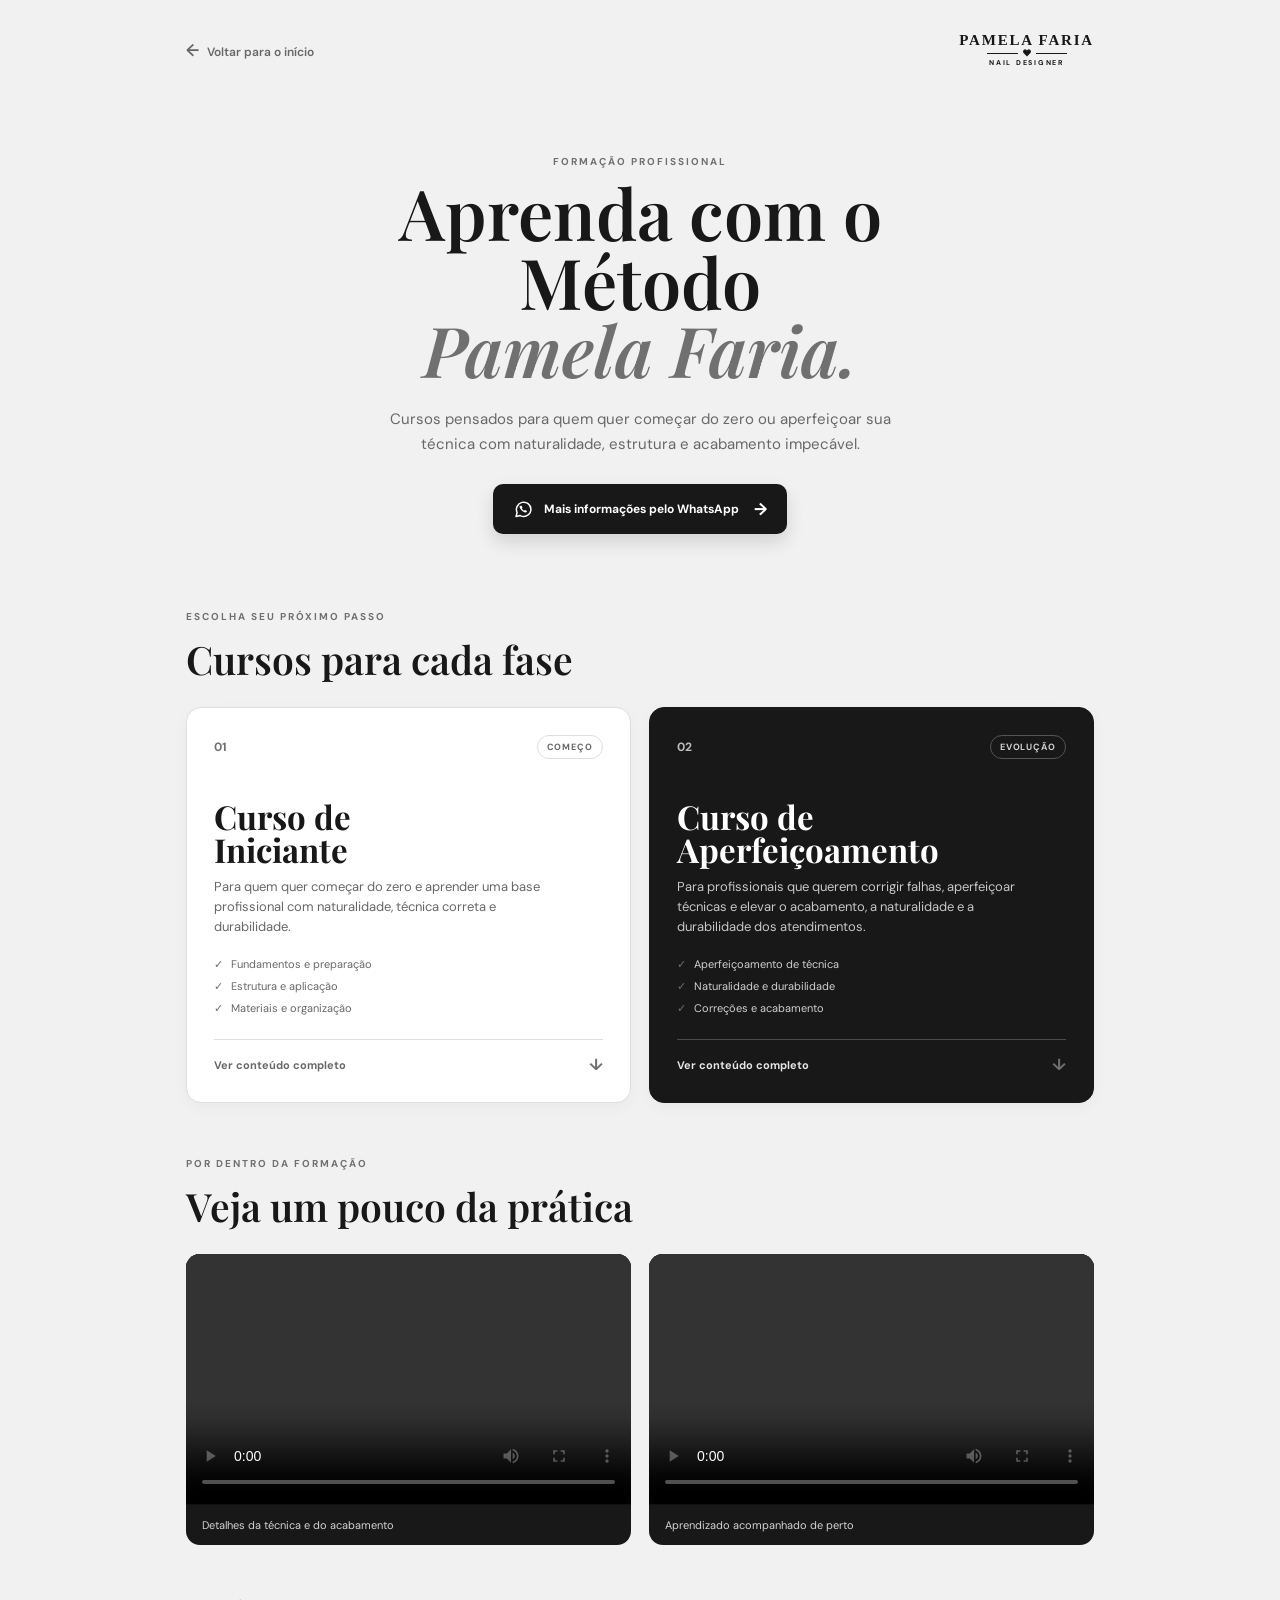
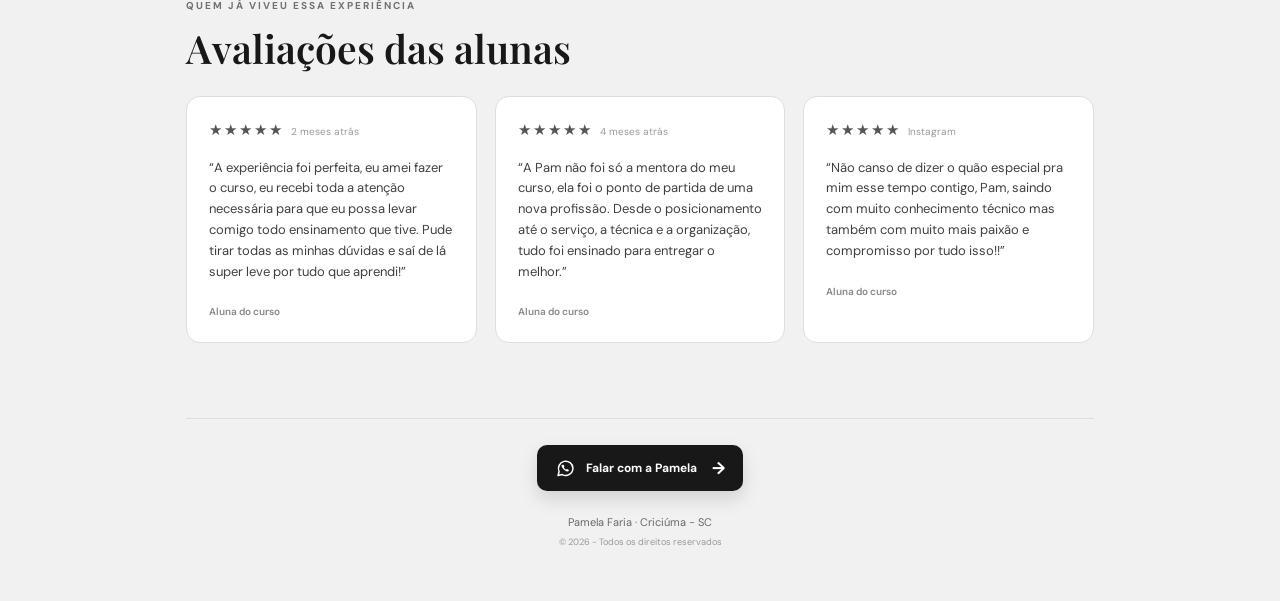
==== cursos/index.html @ dba5a936 "Ajuste" ====
<!DOCTYPE html>
<html lang="pt-BR">
<head>
  <meta charset="UTF-8">
  <meta name="viewport" content="width=device-width, initial-scale=1.0">
  <meta name="description" content="Cursos de nail design da Pamela Faria em Criciúma - SC.">
  <title>Cursos | Pamela Faria Nail Designer</title>
  <link rel="preconnect" href="https://fonts.googleapis.com">
  <link rel="preconnect" href="https://fonts.gstatic.com" crossorigin>
  <link href="https://fonts.googleapis.com/css2?family=DM+Sans:wght@400;500;600;700&family=Playfair+Display:wght@600;700&display=swap" rel="stylesheet">
  <link rel="stylesheet" href="styles.css">
</head>
<body>
  <main class="courses-page">
    <header class="courses-header">
      <a class="back-link" href="../index.html"><span aria-hidden="true">&#8592;</span> Voltar para o início</a>
      <div class="mini-brand" aria-label="Pamela Faria Nail Designer">
        <strong>PAMELA FARIA</strong>
        <span class="mini-rule"><i aria-hidden="true"><svg viewBox="0 0 24 24"><path d="M12 20.2 3.8 12a5.1 5.1 0 0 1 7.2-7.2L12 5.8l1-1a5.1 5.1 0 0 1 7.2 7.2L12 20.2Z"></path></svg></i></span>
        <small>NAIL DESIGNER</small>
      </div>
    </header>

    <section class="courses-hero">
      <p class="eyebrow">Formação profissional</p>
      <h1>Aprenda com o Método<br><em>Pamela Faria.</em></h1>
      <p class="hero-text">Cursos pensados para quem quer começar do zero ou aperfeiçoar sua técnica com naturalidade, estrutura e acabamento impecável.</p>
      <a class="whatsapp-button" href="https://wa.me/48999199658?text=Ol%C3%A1%20Pamela%2C%20quero%20saber%20mais%20sobre%20os%20cursos." target="_blank" rel="noopener">
        <svg class="whatsapp-icon" viewBox="0 0 24 24" aria-hidden="true"><path d="M20.5 11.7a8.3 8.3 0 0 1-12.3 7.2L3.5 20l1.2-4.5A8.3 8.3 0 1 1 20.5 11.7Z"></path><path d="M8.2 8.2c.2-.5.4-.5.8-.5h.5c.2 0 .4.1.5.4l.7 1.6c.1.2.1.4-.1.6l-.5.6c.6 1.1 1.4 1.8 2.5 2.4l.5-.5c.2-.2.4-.2.7-.1l1.6.7c.3.1.4.3.4.5v.5c0 .4-.1.6-.5.8-1.1.5-2.5-.1-3.8-.9-1.3-.8-2.4-1.9-3.1-3.1-.8-1.2-1.2-2.5-.7-3.5Z" class="whatsapp-fill"></path></svg>
        Mais informações pelo WhatsApp <span aria-hidden="true">&#8594;</span>
      </a>
    </section>

    <section class="course-options" aria-labelledby="course-options-title">
      <div class="section-heading">
        <p class="eyebrow">Escolha seu próximo passo</p>
        <h2 id="course-options-title">Cursos para cada fase</h2>
      </div>
      <div class="course-grid">
        <article class="course-card">
          <div class="course-card-top"><span class="course-index">01</span><span class="course-tag">Começo</span></div>
          <h3>Curso de<br>Iniciante</h3>
          <p>Para quem quer começar do zero e aprender uma base profissional com naturalidade, técnica correta e durabilidade.</p>
          <ul>
            <li>Fundamentos e preparação</li>
            <li>Estrutura e aplicação</li>
            <li>Materiais e organização</li>
          </ul>
          <details class="course-details">
            <summary>Ver conteúdo completo <span>&#8595;</span></summary>
            <div class="course-details-content">
              <h4>Método Pamela Faria</h4>
              <p>Um curso pensado especialmente para iniciantes que desejam aprender do zero, com foco em naturalidade, técnica correta e durabilidade.</p>
              <h4>Informações do curso</h4>
              <ul>
                <li>Horário: das 09h às 18h30</li>
                <li>Almoço: das 12h às 13h, por conta da aluna</li>
                <li>Coffee break: pausa de 15 minutos, incluso</li>
              </ul>
              <h4>Sobre o curso</h4>
              <p>Durante o curso, você aprenderá todo o meu método de blindagem, banho de gel e alongamento, com foco em acabamento natural, estrutura correta e alta durabilidade, desde o preparo da unha natural até a finalização impecável.</p>
              <p>Aqui eu pego na sua mão e ensino tudo, passo a passo, com atenção individual, ideal para quem está começando do zero.</p>
              <h4>Conteúdo programático</h4>
              <ul>
                <li>Conhecimento de equipamentos e linhas de produtos</li>
                <li>Anatomia das unhas</li>
                <li>Cutilagem</li>
                <li>Preparação correta da unha natural</li>
                <li>Curvatura e estrutura</li>
                <li>Colocação nos formatos quadrado e almond</li>
                <li>Técnica de naturalidade</li>
                <li>Simetria das unhas</li>
                <li>Controle de produto</li>
                <li>Acabamento e finalização</li>
                <li>Manutenção</li>
                <li>Produção de fotos e vídeos para redes sociais</li>
                <li>Dicas para captação de cliente</li>
              </ul>
              <h4>O curso inclui</h4>
              <ul>
                <li>Todo material necessário durante o curso</li>
                <li>01 certificado</li>
                <li>01 apostila completa e ilustrada</li>
                <li>01 caixa personalizada com mimos</li>
                <li>01 lista completa de materiais</li>
                <li>Suporte pós-curso</li>
              </ul>
            </div>
          </details>
        </article>
        <article class="course-card featured">
          <div class="course-card-top"><span class="course-index">02</span><span class="course-tag">Evolução</span></div>
          <h3>Curso de<br>Aperfeiçoamento</h3>
          <p>Para profissionais que querem corrigir falhas, aperfeiçoar técnicas e elevar o acabamento, a naturalidade e a durabilidade dos atendimentos.</p>
          <ul>
            <li>Aperfeiçoamento de técnica</li>
            <li>Naturalidade e durabilidade</li>
            <li>Correções e acabamento</li>
          </ul>
          <details class="course-details">
            <summary>Ver conteúdo completo <span>&#8595;</span></summary>
            <div class="course-details-content">
              <h4>Método Pamela Faria</h4>
              <p>Um curso pensado para profissionais que desejam aperfeiçoar suas técnicas, corrigir falhas e elevar a qualidade dos seus atendimentos, com foco em naturalidade, estrutura e durabilidade.</p>
              <h4>Informações do curso</h4>
              <ul>
                <li>Horário: das 09h às 18h30</li>
                <li>Almoço: das 12h às 13h, por conta da aluna</li>
                <li>Coffee break: pausa de 15 minutos, incluso</li>
              </ul>
              <h4>Sobre o curso</h4>
              <p>Este é um curso de aperfeiçoamento VIP, totalmente personalizado para a sua necessidade.</p>
              <p>Antes do curso, alinhamos quais são as suas maiores dificuldades e dúvidas de mesa para que o conteúdo seja direcionado ao que você realmente precisa desenvolver.</p>
              <p>O objetivo é corrigir falhas, aperfeiçoar técnicas, aprimorar acabamento, estrutura, naturalidade e durabilidade, proporcionando mais segurança e confiança nos seus atendimentos.</p>
              <p>Aqui eu pego na sua mão e ensino tudo na prática, com acompanhamento individual e atenção exclusiva durante todo o dia.</p>
              <h4>Conteúdo personalizado</h4>
              <ul>
                <li>Correção de erros técnicos</li>
                <li>Aperfeiçoamento da estrutura e curvatura</li>
                <li>Controle de produto</li>
                <li>Acabamento e naturalidade</li>
                <li>Simetria das unhas</li>
                <li>Preparação correta da unha natural</li>
                <li>Como fazer uma boa esmaltação</li>
                <li>Agilidade e organização de mesa</li>
                <li>Dicas de atendimento</li>
              </ul>
              <p>O conteúdo é adaptado de acordo com as necessidades e dificuldades de cada aluna.</p>
              <h4>O curso inclui</h4>
              <ul>
                <li>Todo material necessário durante o curso</li>
                <li>Certificado de conclusão</li>
                <li>Caixa personalizada com mimos</li>
                <li>Lista completa de materiais e fornecedores</li>
                <li>Suporte pós-curso para dúvidas e acompanhamento</li>
              </ul>
            </div>
          </details>
        </article>
      </div>
    </section>

    <section class="video-section" aria-labelledby="video-title">
      <div class="section-heading">
        <p class="eyebrow">Por dentro da formação</p>
        <h2 id="video-title">Veja um pouco da prática</h2>
      </div>
      <div class="video-grid">
        <figure class="video-card"><video controls preload="metadata" playsinline><source src="../assets/videos/videoCurso01.mp4" type="video/mp4">Seu navegador não suporta vídeos HTML5.</video><figcaption>Detalhes da técnica e do acabamento</figcaption></figure>
        <figure class="video-card"><video controls preload="metadata" playsinline><source src="../assets/videos/videoCurso02.mp4" type="video/mp4">Seu navegador não suporta vídeos HTML5.</video><figcaption>Aprendizado acompanhado de perto</figcaption></figure>
      </div>
    </section>

    <section class="reviews-section" aria-labelledby="reviews-title">
      <div class="section-heading"><p class="eyebrow">Quem já viveu essa experiência</p><h2 id="reviews-title">Avaliações das alunas</h2></div>
      <div class="review-grid">
        <article class="review-card"><div class="stars" aria-label="5 estrelas">★★★★★</div><span class="review-date">2 meses atrás</span><p>“A experiência foi perfeita, eu amei fazer o curso, eu recebi toda a atenção necessária para que eu possa levar comigo todo ensinamento que tive. Pude tirar todas as minhas dúvidas e saí de lá super leve por tudo que aprendi!”</p><strong>Aluna do curso</strong></article>
        <article class="review-card"><div class="stars" aria-label="5 estrelas">★★★★★</div><span class="review-date">4 meses atrás</span><p>“A Pam não foi só a mentora do meu curso, ela foi o ponto de partida de uma nova profissão. Desde o posicionamento até o serviço, a técnica e a organização, tudo foi ensinado para entregar o melhor.”</p><strong>Aluna do curso</strong></article>
        <article class="review-card"><div class="stars" aria-label="5 estrelas">★★★★★</div><span class="review-date">Instagram</span><p>“Não canso de dizer o quão especial pra mim esse tempo contigo, Pam, saindo com muito conhecimento técnico mas também com muito mais paixão e compromisso por tudo isso!!”</p><strong>Aluna do curso</strong></article>
      </div>
    </section>

    <footer class="courses-footer">
      <a class="whatsapp-button compact" href="https://wa.me/48999199658?text=Ol%C3%A1%20Pamela%2C%20quero%20receber%20as%20pr%C3%B3ximas%20datas%20dos%20cursos." target="_blank" rel="noopener"><svg class="whatsapp-icon" viewBox="0 0 24 24" aria-hidden="true"><path d="M20.5 11.7a8.3 8.3 0 0 1-12.3 7.2L3.5 20l1.2-4.5A8.3 8.3 0 1 1 20.5 11.7Z"></path><path d="M8.2 8.2c.2-.5.4-.5.8-.5h.5c.2 0 .4.1.5.4l.7 1.6c.1.2.1.4-.1.6l-.5.6c.6 1.1 1.4 1.8 2.5 2.4l.5-.5c.2-.2.4-.2.7-.1l1.6.7c.3.1.4.3.4.5v.5c0 .4-.1.6-.5.8-1.1.5-2.5-.1-3.8-.9-1.3-.8-2.4-1.9-3.1-3.1-.8-1.2-1.2-2.5-.7-3.5Z" class="whatsapp-fill"></path></svg> Falar com a Pamela <span aria-hidden="true">&#8594;</span></a>
      <p>Pamela Faria · Criciúma - SC<br><small>&copy; 2026 - Todos os direitos reservados</small></p>
    </footer>
  </main>
</body>
</html>
---- cursos/styles.css ----
:root { --ink: #181818; --muted: #686868; --paper: #f1f1f1; --white: #fff; --line: #dedede; --gray: #707070; }
* { box-sizing: border-box; }
html { scroll-behavior: smooth; }
body { margin: 0; min-width: 320px; color: var(--ink); background: var(--paper); font-family: "DM Sans", sans-serif; -webkit-font-smoothing: antialiased; }
a { color: inherit; text-decoration: none; }
.courses-page { width: min(100%, 980px); margin: auto; padding: 32px 36px 50px; }
.courses-header { display: flex; align-items: center; justify-content: space-between; }
.back-link { color: var(--muted); font-size: 12px; font-weight: 600; transition: color .2s ease; }.back-link:hover { color: var(--ink); }.back-link span { margin-right: 5px; font-size: 17px; }
.mini-brand { display: grid; gap: 4px; justify-items: center; }.mini-brand strong { font-family: Georgia, serif; font-size: 15px; letter-spacing: .12em; }.mini-brand small { font-size: 7px; font-weight: 700; letter-spacing: .25em; }.mini-rule { position: relative; width: 80px; border-top: 1px solid var(--ink); }.mini-rule i { position: absolute; top: -8px; left: 50%; display: grid; width: 18px; height: 14px; place-items: center; padding: 0 3px; transform: translateX(-50%); color: var(--ink); font-size: 9px; font-style: normal; background: var(--paper); }.mini-rule svg { width: 10px; height: 10px; fill: currentColor; }
.courses-hero { max-width: 690px; margin: 88px auto 76px; text-align: center; }.eyebrow { margin: 0 0 10px; color: var(--gray); font-size: 10px; font-weight: 700; letter-spacing: .2em; text-transform: uppercase; }.courses-hero h1 { margin: 0; font-family: "Playfair Display", Georgia, serif; font-size: clamp(39px, 7vw, 70px); font-weight: 600; line-height: .98; }.courses-hero h1 em { color: var(--gray); font-weight: 600; }.hero-text { max-width: 520px; margin: 23px auto 28px; color: var(--muted); font-size: 15px; line-height: 1.65; }
.whatsapp-button { display: inline-flex; align-items: center; gap: 10px; padding: 14px 20px; border-radius: 10px; color: var(--white); background: var(--ink); font-size: 12px; font-weight: 700; box-shadow: 0 8px 18px rgba(0,0,0,.13); transition: transform .2s ease, box-shadow .2s ease; }.whatsapp-button:hover { transform: translateY(-2px); box-shadow: 0 12px 24px rgba(0,0,0,.18); }.whatsapp-icon { width: 21px; height: 21px; flex: 0 0 auto; fill: none; stroke: currentColor; stroke-linecap: round; stroke-linejoin: round; stroke-width: 1.7; }.whatsapp-fill { fill: currentColor; stroke: none; }.whatsapp-button > span:last-child { margin-left: 5px; font-size: 17px; }
.section-heading { margin-bottom: 22px; }.section-heading h2 { margin: 0; font-family: "Playfair Display", Georgia, serif; font-size: clamp(28px, 4vw, 39px); font-weight: 600; }.course-options, .video-section, .reviews-section { margin-top: 54px; }.course-grid, .video-grid, .review-grid { display: grid; grid-template-columns: repeat(2, 1fr); gap: 18px; }.course-card { min-height: 365px; padding: 27px; border: 1px solid var(--line); border-radius: 15px; background: var(--white); box-shadow: 0 5px 16px rgba(0,0,0,.035); }.course-card.featured { color: var(--white); border-color: var(--ink); background: var(--ink); }.course-card-top { display: flex; align-items: center; justify-content: space-between; }.course-index { color: var(--gray); font-size: 12px; font-weight: 700; }.featured .course-index { color: #bdbdbd; }.course-tag { padding: 5px 9px; border: 1px solid var(--line); border-radius: 20px; color: var(--muted); font-size: 9px; font-weight: 700; letter-spacing: .1em; text-transform: uppercase; }.featured .course-tag { border-color: #555; color: #d0d0d0; }.course-card h3 { margin: 41px 0 12px; font-family: "Playfair Display", Georgia, serif; font-size: 33px; line-height: .98; }.course-card p { max-width: 350px; margin: 0; color: var(--muted); font-size: 13px; line-height: 1.55; }.featured p { color: #c7c7c7; }.course-card ul { display: grid; gap: 8px; margin: 20px 0 24px; padding: 0; color: var(--muted); font-size: 11px; list-style: none; }.course-card li::before { content: "✓"; margin-right: 8px; color: var(--gray); }.featured ul { color: #d0d0d0; }.course-link { display: inline-flex; gap: 8px; align-items: center; border-bottom: 1px solid currentColor; font-size: 11px; font-weight: 700; }.course-link span { font-size: 17px; }
.course-whatsapp-icon { width: 16px; height: 16px; fill: none; stroke: currentColor; stroke-linecap: round; stroke-linejoin: round; stroke-width: 1.7; }.course-whatsapp-icon .whatsapp-fill { fill: currentColor; stroke: none; }
.video-card { margin: 0; overflow: hidden; border-radius: 14px; background: var(--ink); }.video-card video { display: block; width: 100%; aspect-ratio: 16 / 9; background: #111; }.video-card figcaption { padding: 13px 16px; color: #d3d3d3; font-size: 11px; }
.review-grid { grid-template-columns: repeat(3, 1fr); }.review-card { position: relative; min-height: 230px; padding: 22px; border: 1px solid var(--line); border-radius: 14px; background: var(--white); }.stars { display: inline-block; color: #555; font-size: 15px; letter-spacing: 2px; }.review-date { margin-left: 7px; color: #999; font-size: 10px; }.review-card p { margin: 18px 0 17px; color: #404040; font-size: 13px; line-height: 1.6; }.review-card strong { color: #888; font-size: 10px; font-weight: 600; }.review-top { display: flex; align-items: center; gap: 7px; font-size: 11px; }.review-avatar { display: grid; width: 25px; height: 25px; place-items: center; border-radius: 50%; color: var(--white); background: #333; font-family: Georgia, serif; font-size: 16px; }.review-avatar svg { width: 14px; height: 14px; fill: currentColor; }.review-top .review-date { margin-left: auto; }.heart { color: #555; font-size: 17px; }.heart svg { width: 16px; height: 16px; fill: currentColor; }
.courses-footer { display: grid; justify-items: center; gap: 22px; margin-top: 75px; padding-top: 26px; border-top: 1px solid var(--line); text-align: center; }.compact { padding: 12px 18px; }.courses-footer p { margin: 0; color: var(--muted); font-size: 11px; line-height: 1.7; }.courses-footer small { color: #999; }
.course-details { margin-top: 21px; padding-top: 14px; border-top: 1px solid var(--line); }
.featured .course-details { border-color: #4b4b4b; }
.course-details summary { display: flex; align-items: center; justify-content: space-between; cursor: pointer; color: var(--muted); font-size: 11px; font-weight: 700; list-style: none; }
.course-details summary::-webkit-details-marker { display: none; }
.course-details summary span { color: var(--gray); font-size: 16px; transition: transform .2s ease; }
.course-details[open] summary span { transform: rotate(180deg); }
.course-details-content { padding-top: 17px; }
.course-details-content h4 { margin: 15px 0 5px; color: var(--ink); font-size: 11px; }
.course-details-content h4:first-child { margin-top: 0; }
.course-details-content p { margin: 0; font-size: 11px; line-height: 1.55; }
.course-details-content ul { margin: 9px 0 0; font-size: 11px; }
.featured .course-details summary, .featured .course-details-content h4 { color: #e6e6e6; }
.featured .course-details-content p, .featured .course-details-content ul { color: #c7c7c7; }
@media (max-width: 650px) { .courses-page { padding: 22px 18px 38px; }.courses-header { align-items: flex-start; }.mini-brand { transform: scale(.82); transform-origin: right top; }.courses-hero { margin: 65px auto 55px; }.courses-hero h1 { font-size: clamp(37px, 12vw, 52px); }.hero-text { font-size: 14px; }.whatsapp-button { justify-content: center; max-width: 100%; text-align: center; }.course-grid, .video-grid, .review-grid { grid-template-columns: 1fr; }.course-card { min-height: auto; padding: 24px; }.course-card h3 { margin-top: 31px; }.review-card { min-height: auto; }.courses-footer { margin-top: 55px; } }
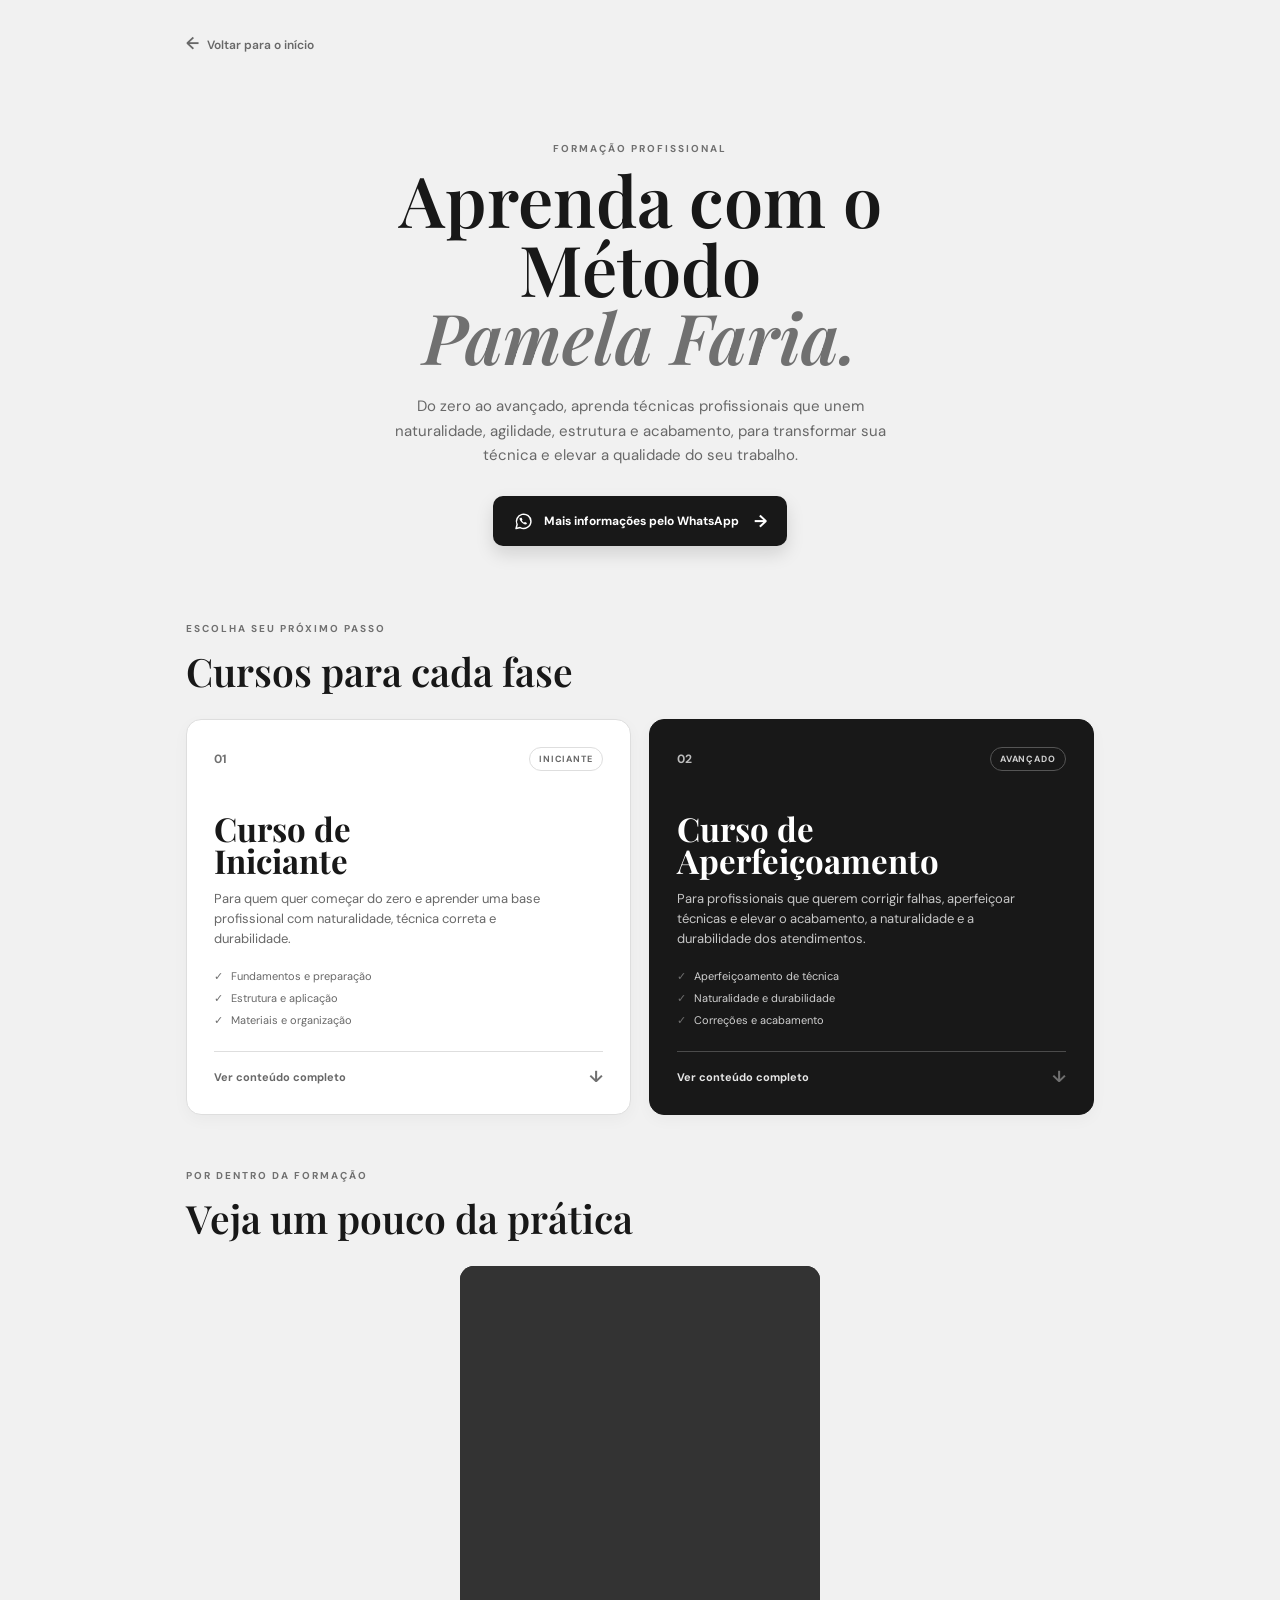
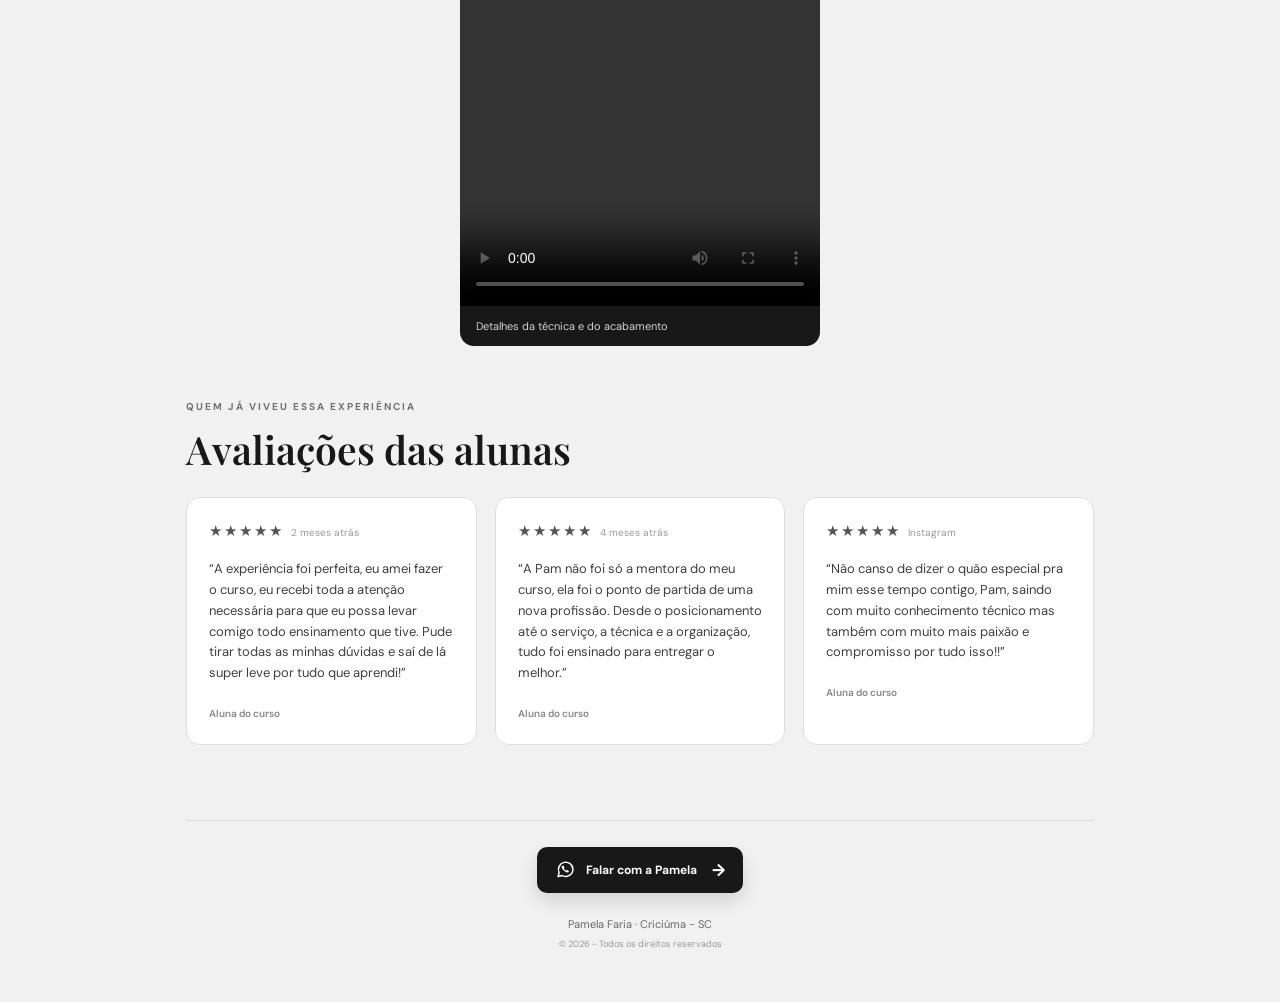
==== commit 49ba4d1c: "ajustes gerais" ====
--- a/cursos/index.html
+++ b/cursos/index.html
@@ -13,18 +13,13 @@
 <body>
   <main class="courses-page">
     <header class="courses-header">
-      <a class="back-link" href="../index.html"><span aria-hidden="true">&#8592;</span> Voltar para o início</a>
-      <div class="mini-brand" aria-label="Pamela Faria Nail Designer">
-        <strong>PAMELA FARIA</strong>
-        <span class="mini-rule"><i aria-hidden="true"><svg viewBox="0 0 24 24"><path d="M12 20.2 3.8 12a5.1 5.1 0 0 1 7.2-7.2L12 5.8l1-1a5.1 5.1 0 0 1 7.2 7.2L12 20.2Z"></path></svg></i></span>
-        <small>NAIL DESIGNER</small>
-      </div>
+      <a class="back-link" href="../"><span aria-hidden="true">&#8592;</span> Voltar para o início</a>
     </header>
 
     <section class="courses-hero">
       <p class="eyebrow">Formação profissional</p>
       <h1>Aprenda com o Método<br><em>Pamela Faria.</em></h1>
-      <p class="hero-text">Cursos pensados para quem quer começar do zero ou aperfeiçoar sua técnica com naturalidade, estrutura e acabamento impecável.</p>
+      <p class="hero-text">Do zero ao avançado, aprenda técnicas profissionais que unem naturalidade, agilidade, estrutura e acabamento, para transformar sua técnica e elevar a qualidade do seu trabalho.</p>
       <a class="whatsapp-button" href="https://wa.me/48999199658?text=Ol%C3%A1%20Pamela%2C%20quero%20saber%20mais%20sobre%20os%20cursos." target="_blank" rel="noopener">
         <svg class="whatsapp-icon" viewBox="0 0 24 24" aria-hidden="true"><path d="M20.5 11.7a8.3 8.3 0 0 1-12.3 7.2L3.5 20l1.2-4.5A8.3 8.3 0 1 1 20.5 11.7Z"></path><path d="M8.2 8.2c.2-.5.4-.5.8-.5h.5c.2 0 .4.1.5.4l.7 1.6c.1.2.1.4-.1.6l-.5.6c.6 1.1 1.4 1.8 2.5 2.4l.5-.5c.2-.2.4-.2.7-.1l1.6.7c.3.1.4.3.4.5v.5c0 .4-.1.6-.5.8-1.1.5-2.5-.1-3.8-.9-1.3-.8-2.4-1.9-3.1-3.1-.8-1.2-1.2-2.5-.7-3.5Z" class="whatsapp-fill"></path></svg>
         Mais informações pelo WhatsApp <span aria-hidden="true">&#8594;</span>
@@ -38,7 +33,7 @@
       </div>
       <div class="course-grid">
         <article class="course-card">
-          <div class="course-card-top"><span class="course-index">01</span><span class="course-tag">Começo</span></div>
+          <div class="course-card-top"><span class="course-index">01</span><span class="course-tag">Iniciante</span></div>
           <h3>Curso de<br>Iniciante</h3>
           <p>Para quem quer começar do zero e aprender uma base profissional com naturalidade, técnica correta e durabilidade.</p>
           <ul>
@@ -51,11 +46,9 @@
             <div class="course-details-content">
               <h4>Método Pamela Faria</h4>
               <p>Um curso pensado especialmente para iniciantes que desejam aprender do zero, com foco em naturalidade, técnica correta e durabilidade.</p>
-              <h4>Informações do curso</h4>
+              <h4>Carga horária</h4>
               <ul>
-                <li>Horário: das 09h às 18h30</li>
-                <li>Almoço: das 12h às 13h, por conta da aluna</li>
-                <li>Coffee break: pausa de 15 minutos, incluso</li>
+                <li>8 Horas</li>
               </ul>
               <h4>Sobre o curso</h4>
               <p>Durante o curso, você aprenderá todo o meu método de blindagem, banho de gel e alongamento, com foco em acabamento natural, estrutura correta e alta durabilidade, desde o preparo da unha natural até a finalização impecável.</p>
@@ -83,13 +76,14 @@
                 <li>01 apostila completa e ilustrada</li>
                 <li>01 caixa personalizada com mimos</li>
                 <li>01 lista completa de materiais</li>
+                <li>Coffee break durante o curso</li>
                 <li>Suporte pós-curso</li>
               </ul>
             </div>
           </details>
         </article>
         <article class="course-card featured">
-          <div class="course-card-top"><span class="course-index">02</span><span class="course-tag">Evolução</span></div>
+          <div class="course-card-top"><span class="course-index">02</span><span class="course-tag">Avançado</span></div>
           <h3>Curso de<br>Aperfeiçoamento</h3>
           <p>Para profissionais que querem corrigir falhas, aperfeiçoar técnicas e elevar o acabamento, a naturalidade e a durabilidade dos atendimentos.</p>
           <ul>
@@ -102,11 +96,9 @@
             <div class="course-details-content">
               <h4>Método Pamela Faria</h4>
               <p>Um curso pensado para profissionais que desejam aperfeiçoar suas técnicas, corrigir falhas e elevar a qualidade dos seus atendimentos, com foco em naturalidade, estrutura e durabilidade.</p>
-              <h4>Informações do curso</h4>
+              <h4>Carga horária</h4>
               <ul>
-                <li>Horário: das 09h às 18h30</li>
-                <li>Almoço: das 12h às 13h, por conta da aluna</li>
-                <li>Coffee break: pausa de 15 minutos, incluso</li>
+                <li>8 Horas</li>
               </ul>
               <h4>Sobre o curso</h4>
               <p>Este é um curso de aperfeiçoamento VIP, totalmente personalizado para a sua necessidade.</p>
@@ -132,6 +124,7 @@
                 <li>Certificado de conclusão</li>
                 <li>Caixa personalizada com mimos</li>
                 <li>Lista completa de materiais e fornecedores</li>
+                <li>Coffee break durante o curso</li>
                 <li>Suporte pós-curso para dúvidas e acompanhamento</li>
               </ul>
             </div>
@@ -147,7 +140,6 @@
       </div>
       <div class="video-grid">
         <figure class="video-card"><video controls preload="metadata" playsinline><source src="../assets/videos/videoCurso01.mp4" type="video/mp4">Seu navegador não suporta vídeos HTML5.</video><figcaption>Detalhes da técnica e do acabamento</figcaption></figure>
-        <figure class="video-card"><video controls preload="metadata" playsinline><source src="../assets/videos/videoCurso02.mp4" type="video/mp4">Seu navegador não suporta vídeos HTML5.</video><figcaption>Aprendizado acompanhado de perto</figcaption></figure>
       </div>
     </section>
 
--- a/cursos/styles.css
+++ b/cursos/styles.css
@@ -11,7 +11,7 @@
 .whatsapp-button { display: inline-flex; align-items: center; gap: 10px; padding: 14px 20px; border-radius: 10px; color: var(--white); background: var(--ink); font-size: 12px; font-weight: 700; box-shadow: 0 8px 18px rgba(0,0,0,.13); transition: transform .2s ease, box-shadow .2s ease; }.whatsapp-button:hover { transform: translateY(-2px); box-shadow: 0 12px 24px rgba(0,0,0,.18); }.whatsapp-icon { width: 21px; height: 21px; flex: 0 0 auto; fill: none; stroke: currentColor; stroke-linecap: round; stroke-linejoin: round; stroke-width: 1.7; }.whatsapp-fill { fill: currentColor; stroke: none; }.whatsapp-button > span:last-child { margin-left: 5px; font-size: 17px; }
 .section-heading { margin-bottom: 22px; }.section-heading h2 { margin: 0; font-family: "Playfair Display", Georgia, serif; font-size: clamp(28px, 4vw, 39px); font-weight: 600; }.course-options, .video-section, .reviews-section { margin-top: 54px; }.course-grid, .video-grid, .review-grid { display: grid; grid-template-columns: repeat(2, 1fr); gap: 18px; }.course-card { min-height: 365px; padding: 27px; border: 1px solid var(--line); border-radius: 15px; background: var(--white); box-shadow: 0 5px 16px rgba(0,0,0,.035); }.course-card.featured { color: var(--white); border-color: var(--ink); background: var(--ink); }.course-card-top { display: flex; align-items: center; justify-content: space-between; }.course-index { color: var(--gray); font-size: 12px; font-weight: 700; }.featured .course-index { color: #bdbdbd; }.course-tag { padding: 5px 9px; border: 1px solid var(--line); border-radius: 20px; color: var(--muted); font-size: 9px; font-weight: 700; letter-spacing: .1em; text-transform: uppercase; }.featured .course-tag { border-color: #555; color: #d0d0d0; }.course-card h3 { margin: 41px 0 12px; font-family: "Playfair Display", Georgia, serif; font-size: 33px; line-height: .98; }.course-card p { max-width: 350px; margin: 0; color: var(--muted); font-size: 13px; line-height: 1.55; }.featured p { color: #c7c7c7; }.course-card ul { display: grid; gap: 8px; margin: 20px 0 24px; padding: 0; color: var(--muted); font-size: 11px; list-style: none; }.course-card li::before { content: "✓"; margin-right: 8px; color: var(--gray); }.featured ul { color: #d0d0d0; }.course-link { display: inline-flex; gap: 8px; align-items: center; border-bottom: 1px solid currentColor; font-size: 11px; font-weight: 700; }.course-link span { font-size: 17px; }
 .course-whatsapp-icon { width: 16px; height: 16px; fill: none; stroke: currentColor; stroke-linecap: round; stroke-linejoin: round; stroke-width: 1.7; }.course-whatsapp-icon .whatsapp-fill { fill: currentColor; stroke: none; }
-.video-card { margin: 0; overflow: hidden; border-radius: 14px; background: var(--ink); }.video-card video { display: block; width: 100%; aspect-ratio: 16 / 9; background: #111; }.video-card figcaption { padding: 13px 16px; color: #d3d3d3; font-size: 11px; }
+.video-grid { grid-template-columns: 1fr; }.video-card { width: min(100%, 360px); margin: 0 auto; overflow: hidden; border-radius: 14px; background: var(--ink); }.video-card video { display: block; width: 100%; aspect-ratio: 9 / 16; object-fit: contain; background: transparent; }.video-card figcaption { padding: 13px 16px; color: #d3d3d3; font-size: 11px; }
 .review-grid { grid-template-columns: repeat(3, 1fr); }.review-card { position: relative; min-height: 230px; padding: 22px; border: 1px solid var(--line); border-radius: 14px; background: var(--white); }.stars { display: inline-block; color: #555; font-size: 15px; letter-spacing: 2px; }.review-date { margin-left: 7px; color: #999; font-size: 10px; }.review-card p { margin: 18px 0 17px; color: #404040; font-size: 13px; line-height: 1.6; }.review-card strong { color: #888; font-size: 10px; font-weight: 600; }.review-top { display: flex; align-items: center; gap: 7px; font-size: 11px; }.review-avatar { display: grid; width: 25px; height: 25px; place-items: center; border-radius: 50%; color: var(--white); background: #333; font-family: Georgia, serif; font-size: 16px; }.review-avatar svg { width: 14px; height: 14px; fill: currentColor; }.review-top .review-date { margin-left: auto; }.heart { color: #555; font-size: 17px; }.heart svg { width: 16px; height: 16px; fill: currentColor; }
 .courses-footer { display: grid; justify-items: center; gap: 22px; margin-top: 75px; padding-top: 26px; border-top: 1px solid var(--line); text-align: center; }.compact { padding: 12px 18px; }.courses-footer p { margin: 0; color: var(--muted); font-size: 11px; line-height: 1.7; }.courses-footer small { color: #999; }
 .course-details { margin-top: 21px; padding-top: 14px; border-top: 1px solid var(--line); }
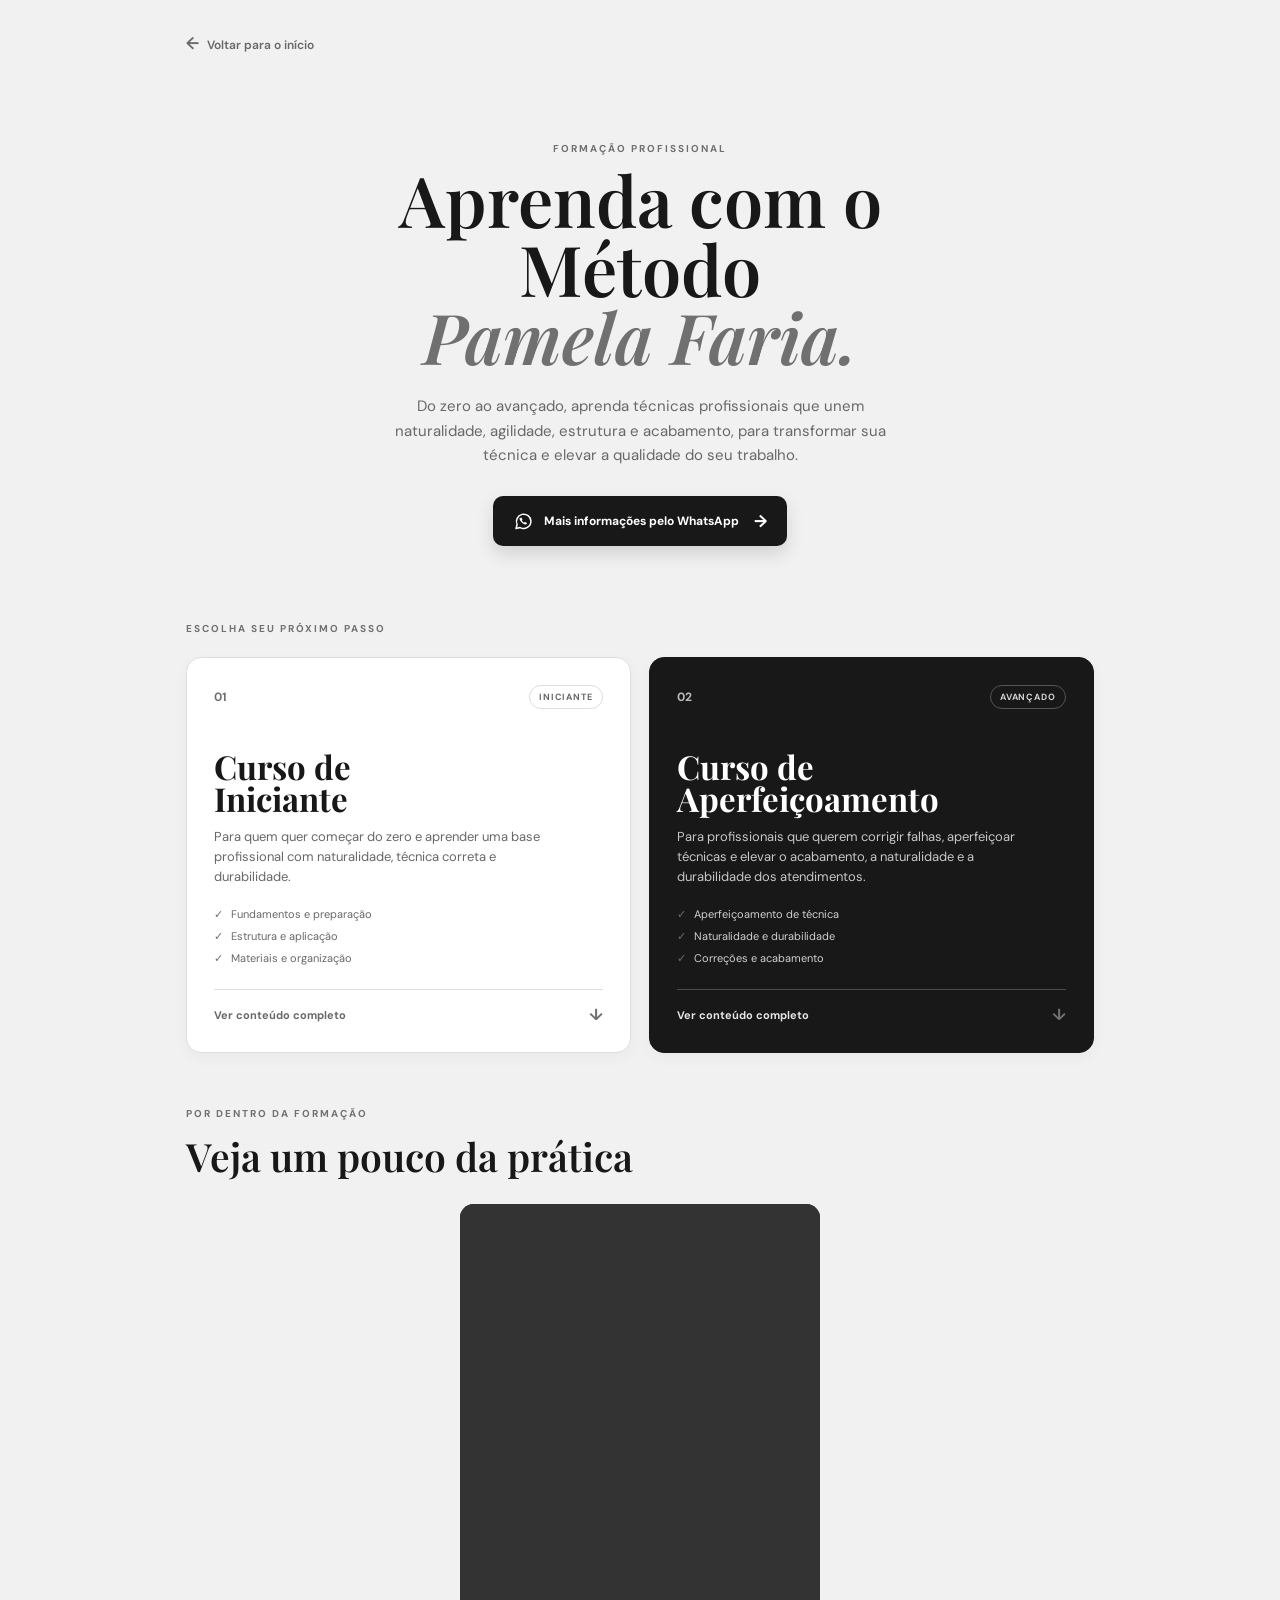
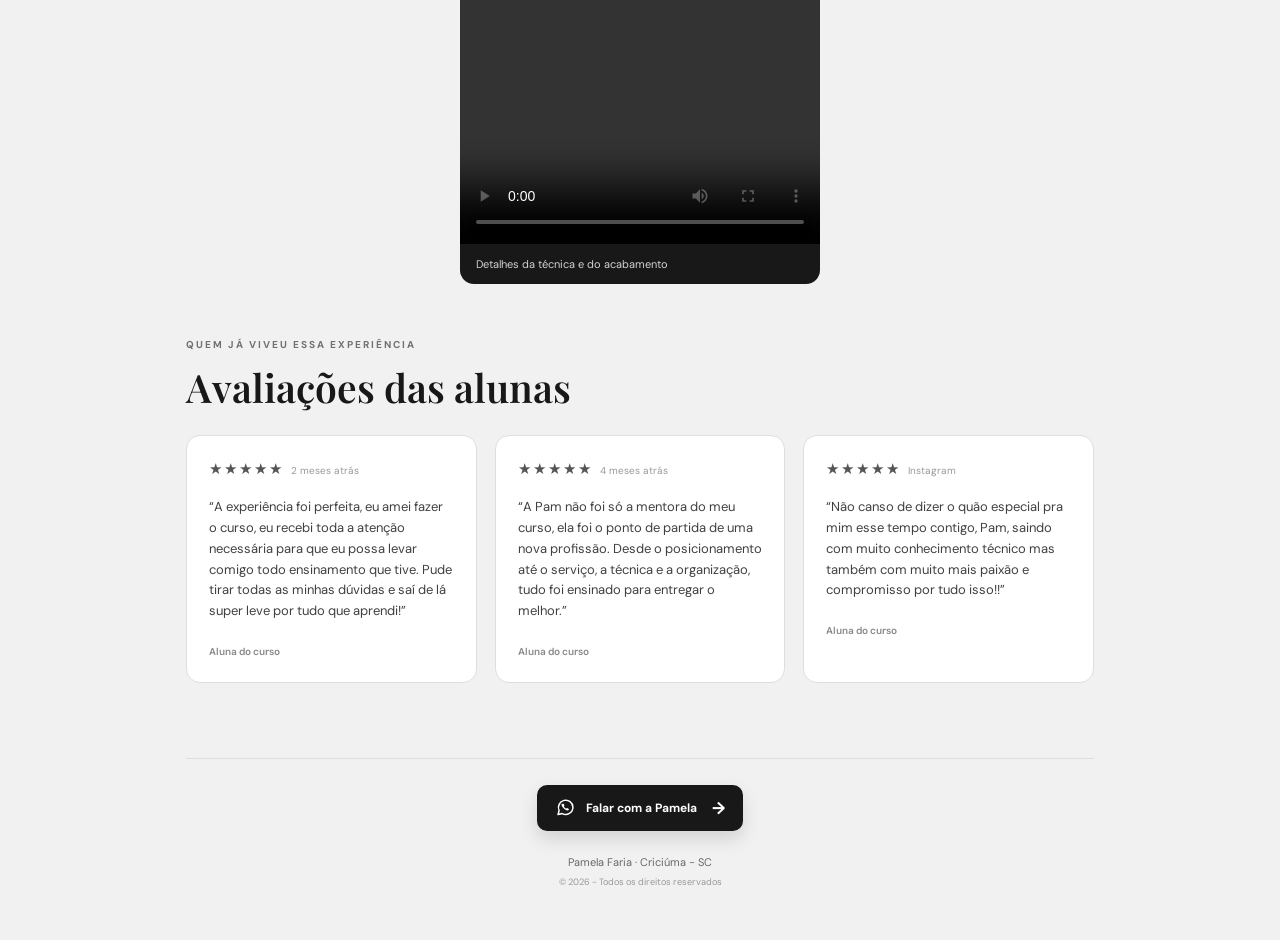
==== commit d2b89a17: "novos produtos" ====
--- a/cursos/index.html
+++ b/cursos/index.html
@@ -29,7 +29,6 @@
     <section class="course-options" aria-labelledby="course-options-title">
       <div class="section-heading">
         <p class="eyebrow">Escolha seu próximo passo</p>
-        <h2 id="course-options-title">Cursos para cada fase</h2>
       </div>
       <div class="course-grid">
         <article class="course-card">
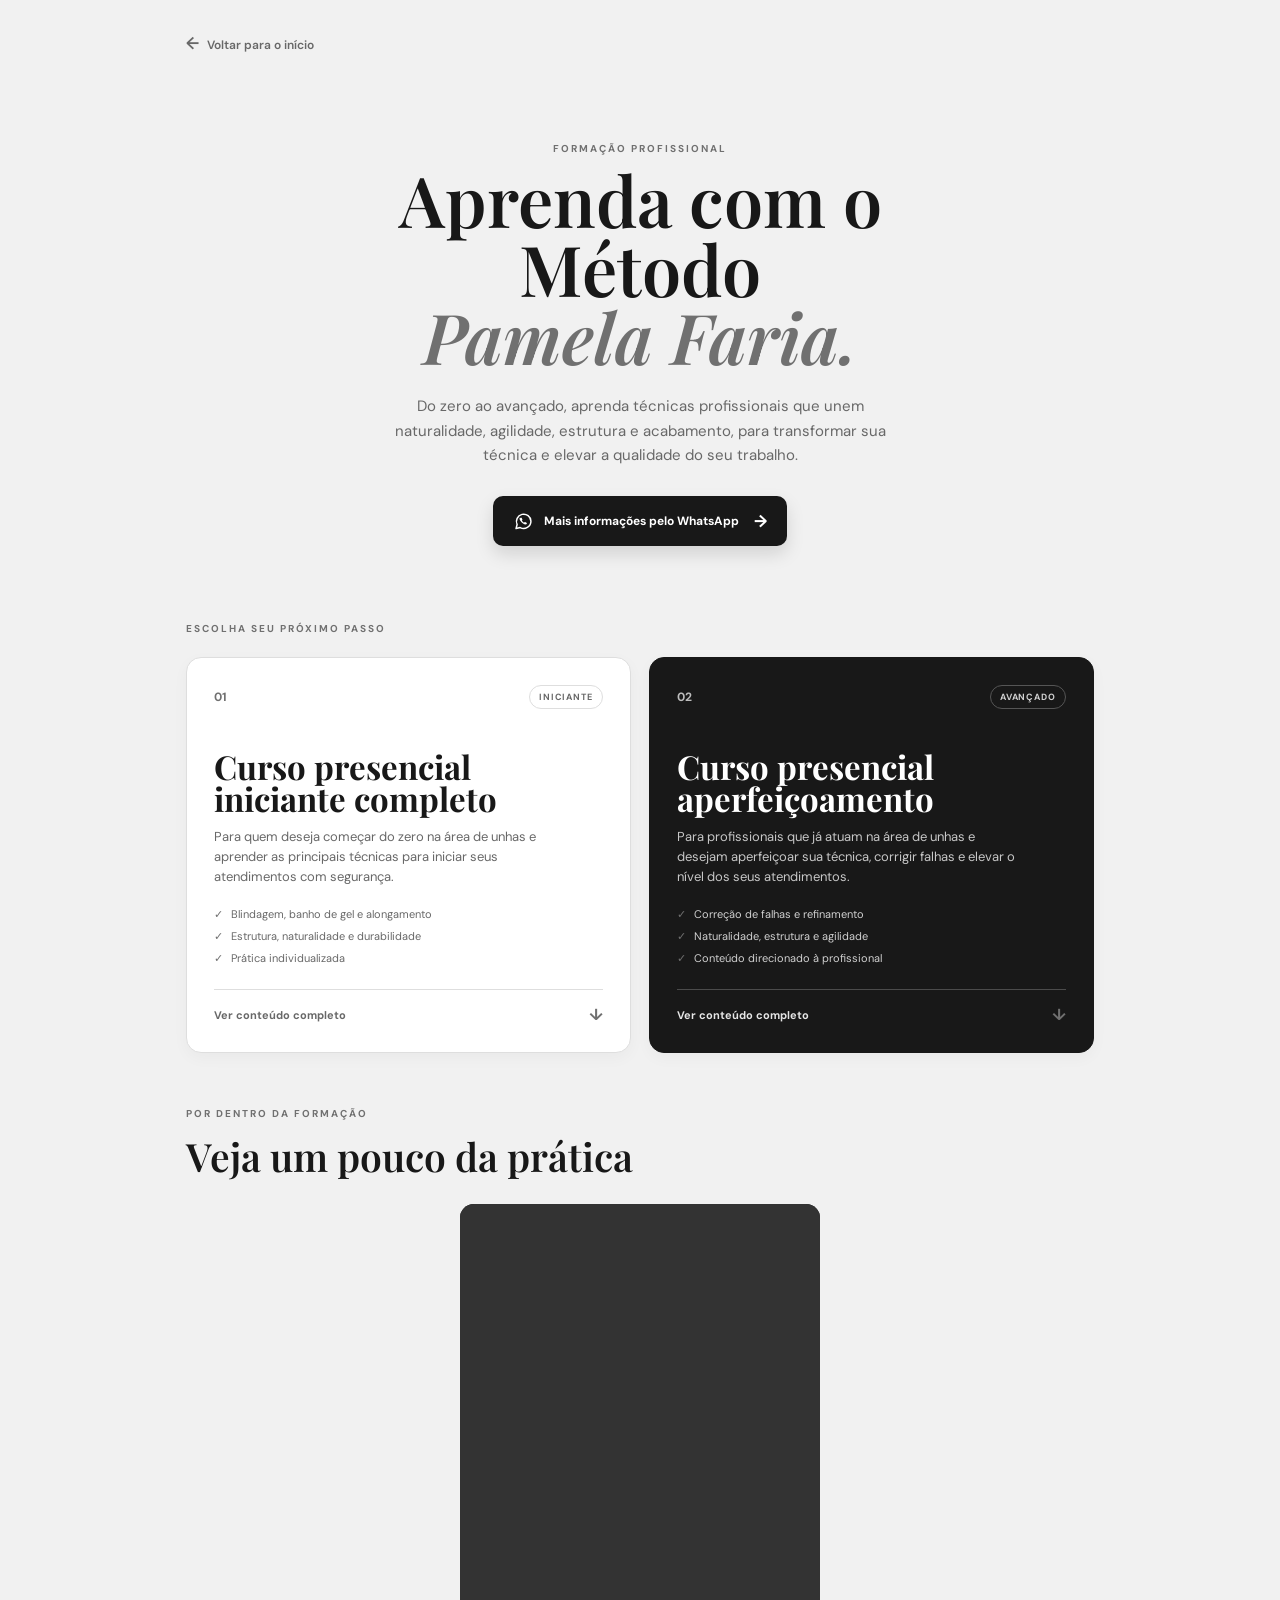
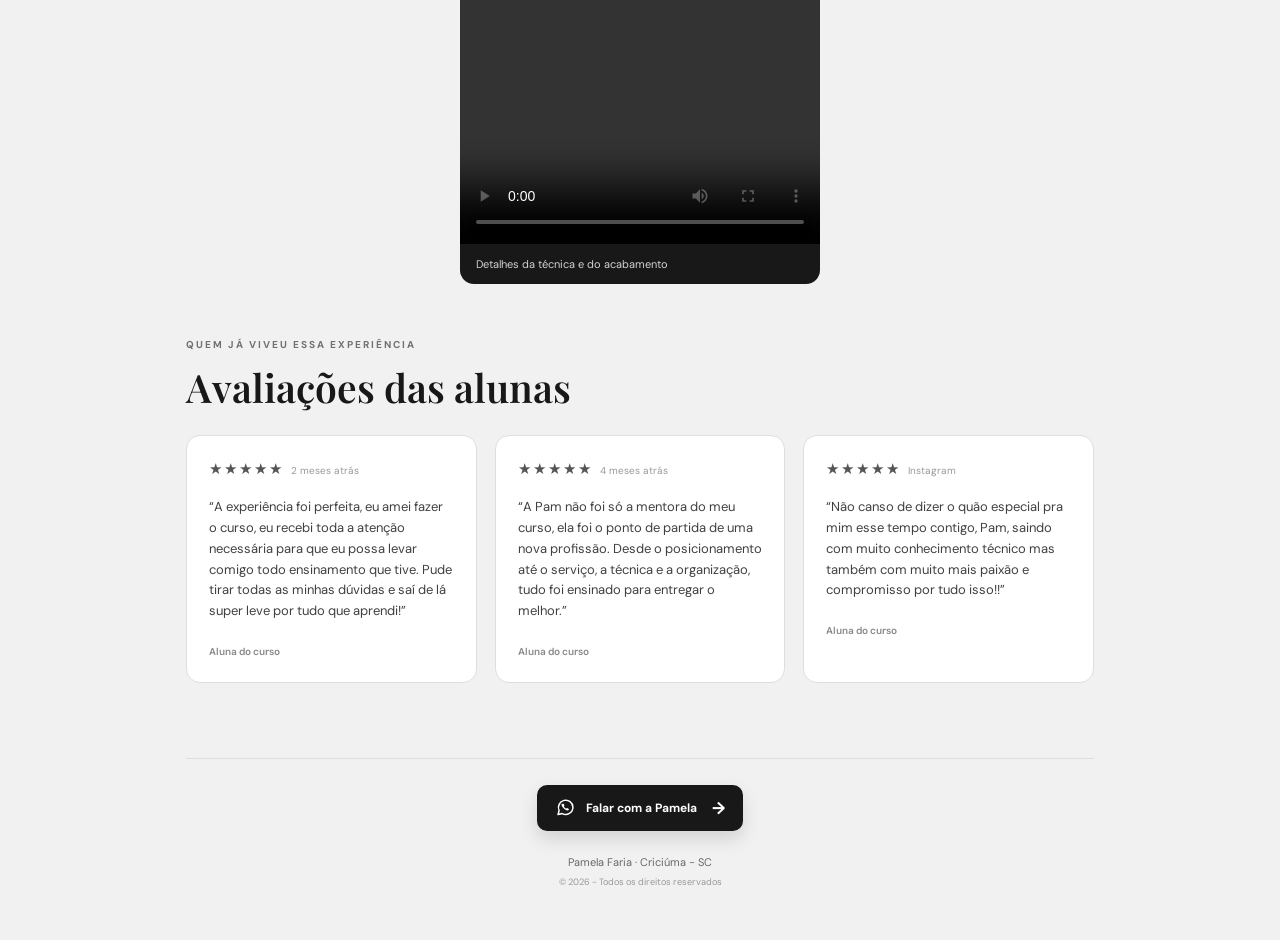
==== commit a4414c8b: "ajustes produto e cursos" ====
--- a/cursos/index.html
+++ b/cursos/index.html
@@ -1,6 +1,15 @@
 <!DOCTYPE html>
 <html lang="pt-BR">
 <head>
+  <!-- Google tag (gtag.js) -->
+  <script async src="https://www.googletagmanager.com/gtag/js?id=G-GM85EPX6RP"></script>
+  <script>
+    window.dataLayer = window.dataLayer || [];
+    function gtag(){dataLayer.push(arguments);}
+    gtag('js', new Date());
+
+    gtag('config', 'G-GM85EPX6RP');
+  </script>
   <meta charset="UTF-8">
   <meta name="viewport" content="width=device-width, initial-scale=1.0">
   <meta name="description" content="Cursos de nail design da Pamela Faria em Criciúma - SC.">
@@ -32,42 +41,51 @@
       </div>
       <div class="course-grid">
         <article class="course-card">
-          <div class="course-card-top"><span class="course-index">01</span><span class="course-tag">Iniciante</span></div>
-          <h3>Curso de<br>Iniciante</h3>
-          <p>Para quem quer começar do zero e aprender uma base profissional com naturalidade, técnica correta e durabilidade.</p>
+          <div class="course-card-top"><span class="course-index">01</span><span class="course-tag">INICIANTE</span></div>
+          <h3>Curso presencial<br>iniciante completo</h3>
+          <p>Para quem deseja começar do zero na área de unhas e aprender as principais técnicas para iniciar seus atendimentos com segurança.</p>
           <ul>
-            <li>Fundamentos e preparação</li>
-            <li>Estrutura e aplicação</li>
-            <li>Materiais e organização</li>
+            <li>Blindagem, banho de gel e alongamento</li>
+            <li>Estrutura, naturalidade e durabilidade</li>
+            <li>Prática individualizada</li>
           </ul>
           <details class="course-details">
             <summary>Ver conteúdo completo <span>&#8595;</span></summary>
             <div class="course-details-content">
               <h4>Método Pamela Faria</h4>
-              <p>Um curso pensado especialmente para iniciantes que desejam aprender do zero, com foco em naturalidade, técnica correta e durabilidade.</p>
+              <p>Um curso completo e individualizado para quem deseja começar do zero na área de unhas e aprender as principais técnicas para iniciar seus atendimentos com segurança.</p>
               <h4>Carga horária</h4>
               <ul>
-                <li>8 Horas</li>
+                <li>8 horas</li>
               </ul>
               <h4>Sobre o curso</h4>
-              <p>Durante o curso, você aprenderá todo o meu método de blindagem, banho de gel e alongamento, com foco em acabamento natural, estrutura correta e alta durabilidade, desde o preparo da unha natural até a finalização impecável.</p>
-              <p>Aqui eu pego na sua mão e ensino tudo, passo a passo, com atenção individual, ideal para quem está começando do zero.</p>
+              <p>O Método Pamela Faria une teoria e prática, com foco em naturalidade, estrutura, agilidade e durabilidade. Você aprenderá desde os fundamentos e a preparação da unha natural até a construção e o acabamento profissional.</p>
+              <p>Durante o curso, você aprenderá as técnicas de blindagem, banho de gel e alongamento, sempre com acompanhamento próximo durante toda a prática.</p>
               <h4>Conteúdo programático</h4>
               <ul>
-                <li>Conhecimento de equipamentos e linhas de produtos</li>
                 <li>Anatomia das unhas</li>
+                <li>Conhecimento dos equipamentos e suas funções</li>
+                <li>Conhecimento das linhas de produtos e suas funções</li>
                 <li>Cutilagem</li>
                 <li>Preparação correta da unha natural</li>
-                <li>Curvatura e estrutura</li>
-                <li>Colocação nos formatos quadrado e almond</li>
+                <li>Controle e aplicação dos produtos</li>
+                <li>Etapas importantes para favorecer a durabilidade</li>
+                <li>Curvatura e estrutura correta</li>
+                <li>Colocação e estrutura nos formatos quadrado e almond</li>
+                <li>Alinhamento e simetria</li>
                 <li>Técnica de naturalidade</li>
-                <li>Simetria das unhas</li>
-                <li>Controle de produto</li>
-                <li>Acabamento e finalização</li>
-                <li>Manutenção</li>
+                <li>Estrutura adequada para cada técnica</li>
+                <li>Nivelamento e acabamento</li>
+                <li>Acabamento na área da cutícula</li>
+                <li>Detalhes que fazem diferença no resultado final</li>
                 <li>Produção de fotos e vídeos para redes sociais</li>
-                <li>Dicas para captação de cliente</li>
+                <li>Dicas para captação de clientes</li>
+                <li>Orientações para divulgação do trabalho</li>
+                <li>Direcionamentos para quem está começando na área</li>
+                <li>Dicas para os primeiros atendimentos</li>
               </ul>
+              <h4>Suporte pós-curso</h4>
+              <p>Acompanhamento para dúvidas e direcionamentos após a realização do curso.</p>
               <h4>O curso inclui</h4>
               <ul>
                 <li>Todo material necessário durante o curso</li>
@@ -75,57 +93,64 @@
                 <li>01 apostila completa e ilustrada</li>
                 <li>01 caixa personalizada com mimos</li>
                 <li>01 lista completa de materiais</li>
-                <li>Coffee break durante o curso</li>
-                <li>Suporte pós-curso</li>
               </ul>
+              <a class="course-whatsapp-button" href="https://wa.me/48999199658?text=Ol%C3%A1%20Pamela%2C%20quero%20mais%20detalhes%20sobre%20o%20Curso%20Presencial%20Iniciante%20Completo%20VIP." target="_blank" rel="noopener">
+                <svg class="course-whatsapp-icon" viewBox="0 0 24 24" aria-hidden="true"><path d="M20.5 11.7a8.3 8.3 0 0 1-12.3 7.2L3.5 20l1.2-4.5A8.3 8.3 0 1 1 20.5 11.7Z"></path><path d="M8.2 8.2c.2-.5.4-.5.8-.5h.5c.2 0 .4.1.5.4l.7 1.6c.1.2.1.4-.1.6l-.5.6c.6 1.1 1.4 1.8 2.5 2.4l.5-.5c.2-.2.4-.2.7-.1l1.6.7c.3.1.4.3.4.5v.5c0 .4-.1.6-.5.8-1.1.5-2.5-.1-3.8-.9-1.3-.8-2.4-1.9-3.1-3.1-.8-1.2-1.2-2.5-.7-3.5Z" class="whatsapp-fill"></path></svg>
+                Mais detalhes no WhatsApp
+              </a>
             </div>
           </details>
         </article>
         <article class="course-card featured">
-          <div class="course-card-top"><span class="course-index">02</span><span class="course-tag">Avançado</span></div>
-          <h3>Curso de<br>Aperfeiçoamento</h3>
-          <p>Para profissionais que querem corrigir falhas, aperfeiçoar técnicas e elevar o acabamento, a naturalidade e a durabilidade dos atendimentos.</p>
+          <div class="course-card-top"><span class="course-index">02</span><span class="course-tag">AVANÇADO</span></div>
+          <h3>Curso presencial<br>aperfeiçoamento</h3>
+          <p>Para profissionais que já atuam na área de unhas e desejam aperfeiçoar sua técnica, corrigir falhas e elevar o nível dos seus atendimentos.</p>
           <ul>
-            <li>Aperfeiçoamento de técnica</li>
-            <li>Naturalidade e durabilidade</li>
-            <li>Correções e acabamento</li>
+            <li>Correção de falhas e refinamento</li>
+            <li>Naturalidade, estrutura e agilidade</li>
+            <li>Conteúdo direcionado à profissional</li>
           </ul>
           <details class="course-details">
             <summary>Ver conteúdo completo <span>&#8595;</span></summary>
             <div class="course-details-content">
               <h4>Método Pamela Faria</h4>
-              <p>Um curso pensado para profissionais que desejam aperfeiçoar suas técnicas, corrigir falhas e elevar a qualidade dos seus atendimentos, com foco em naturalidade, estrutura e durabilidade.</p>
+              <p>Um curso completo e individualizado para profissionais que já atuam na área de unhas e desejam aperfeiçoar sua técnica, corrigir falhas e elevar o nível dos seus atendimentos.</p>
               <h4>Carga horária</h4>
               <ul>
-                <li>8 Horas</li>
+                <li>8 horas</li>
               </ul>
               <h4>Sobre o curso</h4>
-              <p>Este é um curso de aperfeiçoamento VIP, totalmente personalizado para a sua necessidade.</p>
-              <p>Antes do curso, alinhamos quais são as suas maiores dificuldades e dúvidas de mesa para que o conteúdo seja direcionado ao que você realmente precisa desenvolver.</p>
-              <p>O objetivo é corrigir falhas, aperfeiçoar técnicas, aprimorar acabamento, estrutura, naturalidade e durabilidade, proporcionando mais segurança e confiança nos seus atendimentos.</p>
-              <p>Aqui eu pego na sua mão e ensino tudo na prática, com acompanhamento individual e atenção exclusiva durante todo o dia.</p>
-              <h4>Conteúdo personalizado</h4>
+              <p>O Método Pamela Faria é direcionado para quem busca mais naturalidade, estrutura, agilidade, acabamento e durabilidade, aprimorando a execução e desenvolvendo mais segurança e precisão na mesa.</p>
+              <p>Antes do curso, alinhamos suas principais dificuldades, dúvidas e pontos que você deseja desenvolver. A partir disso, o conteúdo é direcionado para trabalhar exatamente o que você precisa aprimorar.</p>
+              <h4>Conteúdo programático</h4>
               <ul>
-                <li>Correção de erros técnicos</li>
+                <li>Identificação e correção de erros técnicos</li>
+                <li>Preparação correta da unha natural</li>
                 <li>Aperfeiçoamento da estrutura e curvatura</li>
-                <li>Controle de produto</li>
-                <li>Acabamento e naturalidade</li>
-                <li>Simetria das unhas</li>
-                <li>Preparação correta da unha natural</li>
-                <li>Como fazer uma boa esmaltação</li>
-                <li>Agilidade e organização de mesa</li>
-                <li>Dicas de atendimento</li>
+                <li>Controle e aplicação de produto</li>
+                <li>Naturalidade e proporção das unhas</li>
+                <li>Alinhamento e simetria</li>
+                <li>Acabamento e refinamento da estrutura</li>
+                <li>Acabamento na área da cutícula</li>
+                <li>Esmaltação com acabamento profissional</li>
+                <li>Agilidade na execução</li>
+                <li>Organização e otimização da mesa de trabalho</li>
+                <li>Dicas para aprimorar o atendimento</li>
               </ul>
-              <p>O conteúdo é adaptado de acordo com as necessidades e dificuldades de cada aluna.</p>
+              <p>O conteúdo é adaptado de acordo com as necessidades, dificuldades e nível técnico de cada aluna, tornando a experiência totalmente direcionada ao seu desenvolvimento.</p>
+              <h4>Suporte pós-curso</h4>
+              <p>Acompanhamento para dúvidas e direcionamentos após a realização do curso.</p>
               <h4>O curso inclui</h4>
               <ul>
                 <li>Todo material necessário durante o curso</li>
                 <li>Certificado de conclusão</li>
                 <li>Caixa personalizada com mimos</li>
-                <li>Lista completa de materiais e fornecedores</li>
-                <li>Coffee break durante o curso</li>
-                <li>Suporte pós-curso para dúvidas e acompanhamento</li>
+                <li>Lista completa dos produtos utilizados</li>
               </ul>
+              <a class="course-whatsapp-button" href="https://wa.me/48999199658?text=Ol%C3%A1%20Pamela%2C%20quero%20mais%20detalhes%20sobre%20o%20Curso%20Presencial%20Aperfei%C3%A7oamento%20VIP." target="_blank" rel="noopener">
+                <svg class="course-whatsapp-icon" viewBox="0 0 24 24" aria-hidden="true"><path d="M20.5 11.7a8.3 8.3 0 0 1-12.3 7.2L3.5 20l1.2-4.5A8.3 8.3 0 1 1 20.5 11.7Z"></path><path d="M8.2 8.2c.2-.5.4-.5.8-.5h.5c.2 0 .4.1.5.4l.7 1.6c.1.2.1.4-.1.6l-.5.6c.6 1.1 1.4 1.8 2.5 2.4l.5-.5c.2-.2.4-.2.7-.1l1.6.7c.3.1.4.3.4.5v.5c0 .4-.1.6-.5.8-1.1.5-2.5-.1-3.8-.9-1.3-.8-2.4-1.9-3.1-3.1-.8-1.2-1.2-2.5-.7-3.5Z" class="whatsapp-fill"></path></svg>
+                Mais detalhes no WhatsApp
+              </a>
             </div>
           </details>
         </article>
@@ -156,5 +181,6 @@
       <p>Pamela Faria · Criciúma - SC<br><small>&copy; 2026 - Todos os direitos reservados</small></p>
     </footer>
   </main>
+  <script src="../script.js"></script>
 </body>
 </html>
--- a/cursos/styles.css
+++ b/cursos/styles.css
@@ -11,6 +11,7 @@
 .whatsapp-button { display: inline-flex; align-items: center; gap: 10px; padding: 14px 20px; border-radius: 10px; color: var(--white); background: var(--ink); font-size: 12px; font-weight: 700; box-shadow: 0 8px 18px rgba(0,0,0,.13); transition: transform .2s ease, box-shadow .2s ease; }.whatsapp-button:hover { transform: translateY(-2px); box-shadow: 0 12px 24px rgba(0,0,0,.18); }.whatsapp-icon { width: 21px; height: 21px; flex: 0 0 auto; fill: none; stroke: currentColor; stroke-linecap: round; stroke-linejoin: round; stroke-width: 1.7; }.whatsapp-fill { fill: currentColor; stroke: none; }.whatsapp-button > span:last-child { margin-left: 5px; font-size: 17px; }
 .section-heading { margin-bottom: 22px; }.section-heading h2 { margin: 0; font-family: "Playfair Display", Georgia, serif; font-size: clamp(28px, 4vw, 39px); font-weight: 600; }.course-options, .video-section, .reviews-section { margin-top: 54px; }.course-grid, .video-grid, .review-grid { display: grid; grid-template-columns: repeat(2, 1fr); gap: 18px; }.course-card { min-height: 365px; padding: 27px; border: 1px solid var(--line); border-radius: 15px; background: var(--white); box-shadow: 0 5px 16px rgba(0,0,0,.035); }.course-card.featured { color: var(--white); border-color: var(--ink); background: var(--ink); }.course-card-top { display: flex; align-items: center; justify-content: space-between; }.course-index { color: var(--gray); font-size: 12px; font-weight: 700; }.featured .course-index { color: #bdbdbd; }.course-tag { padding: 5px 9px; border: 1px solid var(--line); border-radius: 20px; color: var(--muted); font-size: 9px; font-weight: 700; letter-spacing: .1em; text-transform: uppercase; }.featured .course-tag { border-color: #555; color: #d0d0d0; }.course-card h3 { margin: 41px 0 12px; font-family: "Playfair Display", Georgia, serif; font-size: 33px; line-height: .98; }.course-card p { max-width: 350px; margin: 0; color: var(--muted); font-size: 13px; line-height: 1.55; }.featured p { color: #c7c7c7; }.course-card ul { display: grid; gap: 8px; margin: 20px 0 24px; padding: 0; color: var(--muted); font-size: 11px; list-style: none; }.course-card li::before { content: "✓"; margin-right: 8px; color: var(--gray); }.featured ul { color: #d0d0d0; }.course-link { display: inline-flex; gap: 8px; align-items: center; border-bottom: 1px solid currentColor; font-size: 11px; font-weight: 700; }.course-link span { font-size: 17px; }
 .course-whatsapp-icon { width: 16px; height: 16px; fill: none; stroke: currentColor; stroke-linecap: round; stroke-linejoin: round; stroke-width: 1.7; }.course-whatsapp-icon .whatsapp-fill { fill: currentColor; stroke: none; }
+.course-whatsapp-button { display: inline-flex; align-items: center; gap: 7px; margin-top: 8px; padding: 9px 12px; border: 1px solid var(--ink); border-radius: 8px; color: var(--ink); font-size: 10px; font-weight: 700; transition: transform .2s ease, background .2s ease, color .2s ease; }.course-whatsapp-button:hover { transform: translateY(-1px); color: var(--white); background: var(--ink); }.featured .course-whatsapp-button { border-color: #777; color: var(--white); }.featured .course-whatsapp-button:hover { border-color: var(--white); color: var(--ink); background: var(--white); }
 .video-grid { grid-template-columns: 1fr; }.video-card { width: min(100%, 360px); margin: 0 auto; overflow: hidden; border-radius: 14px; background: var(--ink); }.video-card video { display: block; width: 100%; aspect-ratio: 9 / 16; object-fit: contain; background: transparent; }.video-card figcaption { padding: 13px 16px; color: #d3d3d3; font-size: 11px; }
 .review-grid { grid-template-columns: repeat(3, 1fr); }.review-card { position: relative; min-height: 230px; padding: 22px; border: 1px solid var(--line); border-radius: 14px; background: var(--white); }.stars { display: inline-block; color: #555; font-size: 15px; letter-spacing: 2px; }.review-date { margin-left: 7px; color: #999; font-size: 10px; }.review-card p { margin: 18px 0 17px; color: #404040; font-size: 13px; line-height: 1.6; }.review-card strong { color: #888; font-size: 10px; font-weight: 600; }.review-top { display: flex; align-items: center; gap: 7px; font-size: 11px; }.review-avatar { display: grid; width: 25px; height: 25px; place-items: center; border-radius: 50%; color: var(--white); background: #333; font-family: Georgia, serif; font-size: 16px; }.review-avatar svg { width: 14px; height: 14px; fill: currentColor; }.review-top .review-date { margin-left: auto; }.heart { color: #555; font-size: 17px; }.heart svg { width: 16px; height: 16px; fill: currentColor; }
 .courses-footer { display: grid; justify-items: center; gap: 22px; margin-top: 75px; padding-top: 26px; border-top: 1px solid var(--line); text-align: center; }.compact { padding: 12px 18px; }.courses-footer p { margin: 0; color: var(--muted); font-size: 11px; line-height: 1.7; }.courses-footer small { color: #999; }
